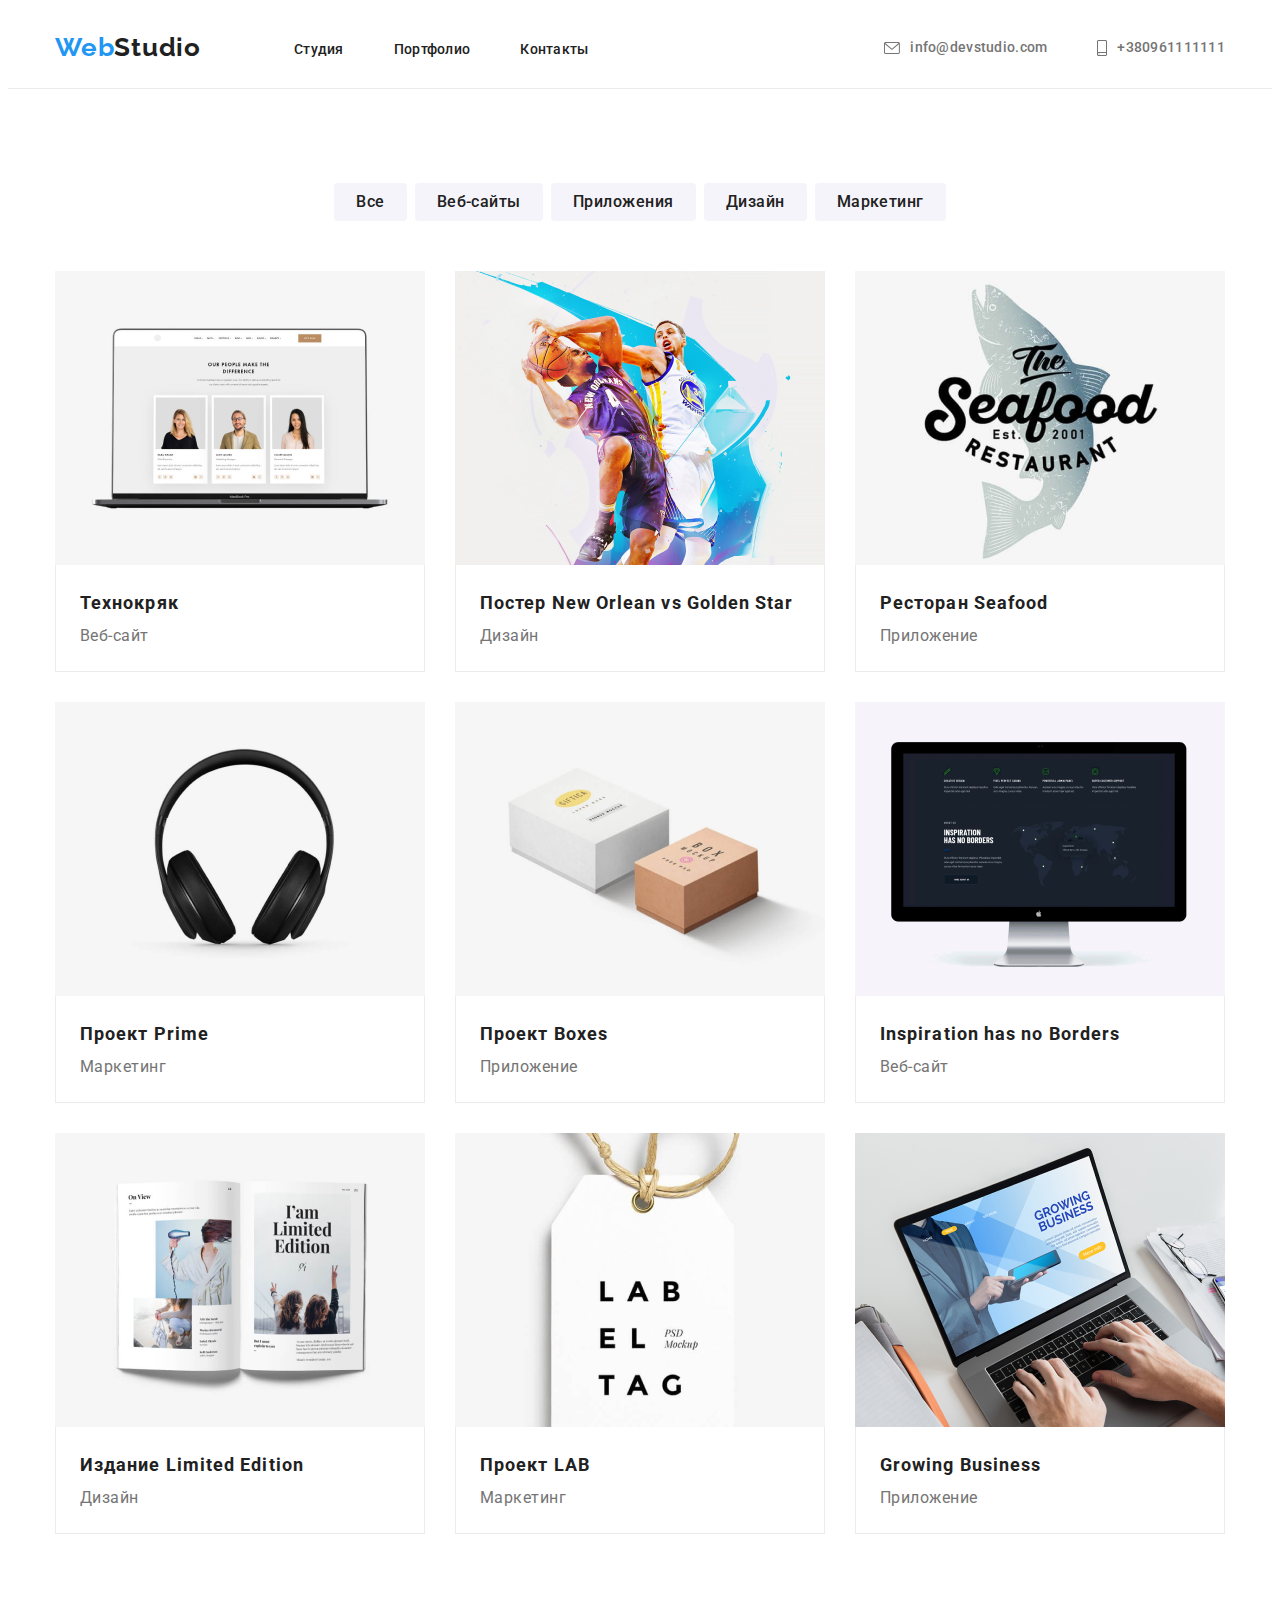
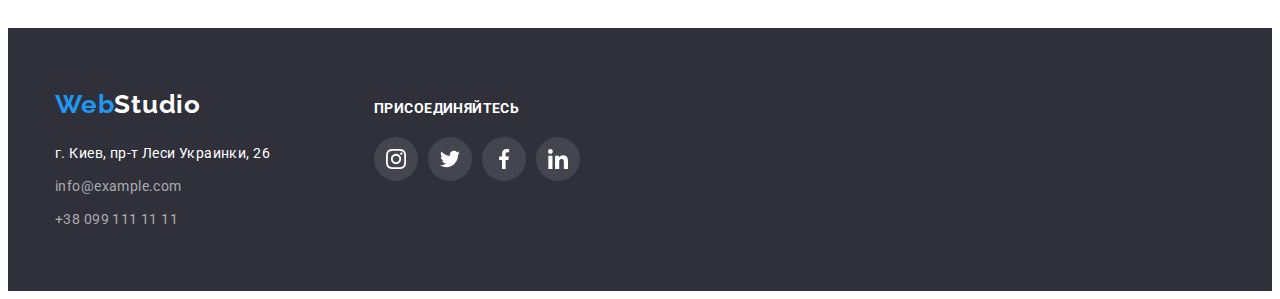
==== portfolio.html @ 9bf35d3b "Дз 5 Старт" ====
<!DOCTYPE html>
<html lang="ru">

<head>
    <meta charset="UTF-8">
    <meta http-equiv="X-UA-Compatible" content="IE=edge">
    <meta name="viewport" content="width=device-width, initial-scale=1.0">
    <link rel="preconnect" href="https://fonts.googleapis.com">
    <link rel="preconnect" href="https://fonts.gstatic.com" crossorigin>
    <link
        href="https://fonts.googleapis.com/css2?family=Raleway:wght@700&family=Roboto:wght@400;500;700;900&display=swap"
        rel="stylesheet">

    <title>Homework4</title>
    <link rel="stylesheet" href="https://cdnjs.cloudflare.com/ajax/libs/modern-normalize/1.1.0/modern-normalize.min.css"
        integrity="sha512-wpPYUAdjBVSE4KJnH1VR1HeZfpl1ub8YT/NKx4PuQ5NmX2tKuGu6U/JRp5y+Y8XG2tV+wKQpNHVUX03MfMFn9Q=="
        crossorigin="anonymous" referrerpolicy="no-referrer" />
    <link rel="stylesheet" href="./css/styles.css">
</head>

<body>

    <!--header-->
    <header class="header-two">
        <div class="container">
            <nav class="header-nav">
                <a href="" class="header-logo link">Web<span class="header-logoo">Studio</span></a>
                <ul class="header-list">
                    <li class="header-link-li"><a href="index.html" class="header-link link">Студия</a></li>
                    <li class="header-link-li"><a href="" class="header-link link">Портфолио</a></li>
                    <li class="header-link-li"><a href="" class="header-link link">Контакты</a></li>
                </ul>
            </nav>
            <ul class="header-contacts">
                <li class="header-contacts-item">
                    <a href="mailto:info@devstudio.com" class="header-mail link">
                        <svg class="header-svg" width="16" height="12">
                            <use href="./img/icons.svg#icon-envelope"></use>
                        </svg>
                        info@devstudio.com
                    </a>
                </li>
                <li class="header-contacts-item">
                    <a href="tel:+380961111111" class="header-phone link">
                        <svg class="header-svg" width="10" height="16">
                            <use href="./img/icons.svg#icon-smartphone"></use>
                        </svg>
                        +380961111111
                    </a>
                </li>
            </ul>
        </div>
    </header>

    <!--main 1-->
    <main>
        <section class="portfolio">
            <div class="container">
                <ul class="filter">
                    <li class="filter-item">
                        <button type="button" class="pre-main-button">Все</button>
                    </li>
                    <li class="filter-item">
                        <button type="button" class="pre-main-button">Веб-сайты</button>
                    </li>
                    <li class="filter-item">
                        <button type="button" class="pre-main-button">Приложения</button>
                    </li>
                    <li class="filter-item">
                        <button type="button" class="pre-main-button">Дизайн</button>
                    </li>
                    <li class="filter-item">
                        <button type="button" class="pre-main-button">Маркетинг</button>
                    </li>
                </ul>
                <ul class="gallery">
                    <li class="gallery-item">
                        <img src="img/3.1.png" width="370" alt="Фото на компьютере" />
                        <div class="work-div">
                            <h3 class="work">Технокряк</h3>
                            <p class="work-name">Веб-сайт</p>
                        </div>
                    </li>
                    <li class="gallery-item">
                        <img src="img/3.2.png" width="370" alt="Баскетбольный матч" />
                        <div class="work-div">
                            <h3 class="work">Постер New Orlean vs Golden Star</h3>
                            <p class="work-name">Дизайн</p>
                    </li>
                    <li class="gallery-item">
                        <img src="img/3.3.png" width="370" alt="Логотип ресторана" />
                        <div class="work-div">
                            <h3 class="work">Ресторан Seafood</h3>
                            <p class="work-name">Приложение</p>
                        </div>
                    </li>
                    <li class="gallery-item">
                        <img src="img/3.4.png" width="370" alt="Наушники" />
                        <div class="work-div">
                            <h3 class="work">Проект Prime</h3>
                            <p class="work-name">Маркетинг</p>
                        </div>
                    </li>
                    <li class="gallery-item">
                        <img src="img/3.5.png" width="370" alt="Упаковочные боксы" />
                        <div class="work-div">
                            <h3 class="work">Проект Boxes</h3>
                            <p class="work-name">Приложение</p>
                        </div>
                    </li>
                    <li class="gallery-item">
                        <img src="img/3.6.png" width="370" alt="Монитор" />
                        <div class="work-div">
                            <h3 class="work">Inspiration has no Borders</h3>
                            <p class="work-name">Веб-сайт</p>
                        </div>
                    </li>
                    <li class="gallery-item">
                        <img src="img/3.7.png" width="370" alt="Книга" />
                        <div class="work-div">
                            <h3 class="work">Издание Limited Edition</h3>
                            <p class="work-name">Дизайн</p>
                        </div>
                    </li>
                    <li class="gallery-item">
                        <img src="img/3.8.png" width="370" alt="Подвеска" />
                        <div class="work-div">
                            <h3 class="work">Проект LAB</h3>
                            <p class="work-name">Маркетинг</p>
                        </div>
                    </li>
                    <li class="gallery-item">
                        <img src="img/3.9.png" width="370" alt="Работа за компьютером" />
                        <div class="work-div">
                            <h3 class="work">Growing Business</h3>
                            <p class="work-name">Приложение</p>
                        </div>
                    </li>
                </ul>
            </div>
        </section>

        <!--footer-->
        <footer class="footer">
            <div class="container">
                <div class="adress-container">
                    <a href="" class="footer-logo link">Web<span class="footer-logoo">Studio</span> </a>
                    <address class="adress">г. Киев, пр-т Леси Украинки, 26</address>
                    <ul class="footer-contacts">
                        <li class="footer-contacts-item">
                            <a href="mailto:info@devstudio.com" class="footer-mail link">info@example.com</a>
                        </li>
                        <li class="footer-contacts-item">
                            <a href="tel:+380961111111" class="footer-phone link">+38 099 111 11 11</a>
                        </li>
                    </ul>
                </div>
                <div class="company-soc">
                    <p class="soc">Присоединяйтесь</p>
                    <ul class="company-soc-list">
                        <li class="company-soc-item">
                            <a href="" class="company-soc-link link">
                                <svg class="company-soc-icon" width="20" height="20">
                                    <use href="./img/icons.svg#icon-instagram-2"></use>
                                </svg>
                            </a>
                        </li>
                        <li class="company-soc-item">
                            <a href="" class="company-soc-link link">
                                <svg class="company-soc-icon" width="20" height="20">
                                    <use href="./img/icons.svg#icon-twitter-1"></use>
                                </svg>
                            </a>
                        </li>
                        <li class="company-soc-item">
                            <a href="" class="company-soc-link link">
                                <svg class="company-soc-icon" width="20" height="20">
                                    <use href="./img/icons.svg#icon-facebook-1"></use>
                                </svg>
                            </a>
                        </li>
                        <li class="company-soc-item">
                            <a href="" class="company-soc-link link">
                                <svg class="company-soc-icon" width="20" height="20">
                                    <use href="./img/icons.svg#icon-linkedin-1"></use>
                                </svg>
                            </a>
                        </li>
                    </ul>
                </div>
            </div>
        </footer>
</body>

</html>
---- css/styles.css ----
:root {
    --main-color: #FFFFFF;
    --pre-main-color: #212121;
    --hover-color: #2196F3;
    --text-color: #757575;
    --svg-links-color: #afb1b8;
}

p,
h1,
h2,
h3,
h4,
h5,
h6 {
    margin: 0;
}

ul {
    margin: 0;
    padding-left: 0;
}

img {
    display: block;
}

li {
    list-style-type: none;
}

body {
    font-family: 'Roboto';
}

button {
    margin: 0 auto;
    display: block;
}

* {
    box-sizing: border-box;
}

.container {
    width: 1200px;
    padding-left: 15px;
    padding-right: 15px;
    margin: 0 auto;
}

.header .container {
    display: flex;
    align-items: center;
}

.header-nav {
    display: flex;
    align-items: center;
}

.header-logo,
.footer-logo,
.header-logoo,
.footer-logoo {
    font-family: 'Raleway';
    font-weight: 700;
    font-size: 26px;
    line-height: 1.29;
    letter-spacing: 0.03em;
    color: var(--hover-color);
    margin-right: 46.5px;
}

.header-logoo {
    color: var(--pre-main-color);
}

.header .logo {
    display: block;
    padding: 24px 0 25px 0;
}


.link {
    text-decoration: none;
}

.header-link {
    font-weight: 500;
    font-size: 14px;
    line-height: 1.14;
    letter-spacing: 0.02em;
    color: var(--text-color)
}

.header-link:hover,
.header-link:focus,
.header-mail:hover,
.header-mail:focus,
.header-phone:hover,
.header-phone:focus,
.footer-mail:hover,
.footer-mail:focus,
.footer-phone:hover,
.footer-phone:focus {
    color: var(--hover-color);
}

.header-list {
    display: flex;
}

.header-link-li:not(last-child) {
    margin-right: 50px;
}

.header-link {
    color: var(--pre-main-color);
}

.header-contacts {
    display: flex;
    margin-left: auto;
}

.header-mail {
    display: block;
    font-weight: 500;
    font-size: 14px;
    line-height: 1.14;
    letter-spacing: 0.02em;
    color: var(--text-color);
    padding: 32px 0;
    margin-right: 50px;
    display: flex;
    justify-content: center;
    align-items: center;
}

.header-phone {
    display: block;
    font-weight: 500;
    font-size: 14px;
    line-height: 1.14;
    letter-spacing: 0.02em;
    color: var(--text-color);
    padding: 32px 0;
    display: flex;
    justify-content: center;
    align-items: center;
}

.header-svg {
    fill: currentColor;
    margin-right: 10px;
}






.section-one {
    background-color: #C4C4C4;
    background-image: linear-gradient(rgba(47, 48, 58, 0.4), rgba(47, 48, 58, 0.4)), url(../img/Img.png);
    background-repeat: no-repeat;
    background-size: cover;
    background-position: center;
    max-width: 1600px;
    margin: 0 auto;
    padding-top: 200px;
    padding-bottom: 200px;
}

.main-name {
    width: 670px;
    font-weight: 900;
    font-size: 44px;
    line-height: 1.36;
    text-align: center;
    letter-spacing: 0.06em;
    text-transform: uppercase;
    color: var(--main-color);
    margin: 0 auto 30px auto;
    text-align: center;
    margin-bottom: 30px;
}

.main-button {
    font-family: inherit;
    font-weight: 700;
    font-size: 16px;
    line-height: 1.88;
    display: flex;
    align-items: center;
    text-align: center;
    letter-spacing: 0.06em;
    border-radius: 4px;
    border: 0px;
    color: var(--main-color);
    background-color: #2196F3;
    padding-top: 10px;
    padding-bottom: 10px;
    padding-left: 32px;
    padding-right: 32px;
}

.main-button:hover,
.main-button:focus {
    background-color: #188ce8;
}






.section-two {
    padding-top: 94px;
    padding-bottom: 94px;
}

.description {
    display: flex;
    justify-content: space-between
}

.title {
    font-weight: 700;
    font-size: 14px;
    line-height: 1.14;
    letter-spacing: 0.03em;
    text-transform: uppercase;
    color: var(--pre-main-color);
    margin-bottom: 10px;
}

.title-text {
    font-weight: 400;
    font-size: 14px;
    line-height: 1.71;
    letter-spacing: 0.03em;
    color: var(--text-color);
    max-width: 260px;
}

.company-ben {
    display: flex;
    justify-content: center;
    align-items: center;
    width: 270px;
    height: 120px;
    background-color: #F5F4FA;
    margin-bottom: 30px;
}








.section-three {
    padding-bottom: 94px;
}

.pre-main-title {
    font-weight: 700;
    font-size: 36px;
    line-height: 1.17;
    text-align: center;
    letter-spacing: 0.03em;
    color: var(--pre-main-color);
    margin-bottom: 50px;
}

.work-photo {
    display: flex;
}

.about-work+.about-work {
    margin-left: 30px;
}






.section-four {
    padding-top: 94px;
    padding-bottom: 94px;
    background: #F5F4FA;
}

.team {
    font-weight: 700;
    font-size: 36px;
    line-height: 1.17;
    text-align: center;
    letter-spacing: 0.03em;
    color: var(--pre-main-color);
    margin-bottom: 50px;
}

.workers {
    display: flex;
    margin-left: -30px;
}

.about-workers {
    flex-basis: calc(100% - 90px) / 3;
    margin-left: 30px;
    background-color: #FFFFFF;
    box-shadow: 0px 1px 3px rgba(0, 0, 0, 0.12),
        0px 1px 1px rgba(0, 0, 0, 0.14),
        0px 2px 1px rgba(0, 0, 0, 0.16);
    border-radius: 0px 0px 4px 4px;
}

.about-workers-div {
    padding-top: 30px;
    padding-bottom: 30px;
}

.names {
    font-weight: 500;
    font-size: 16px;
    line-height: 1.19;
    text-align: center;
    letter-spacing: 0.03em;
    color: var(--pre-main-color);
}

.names-text {
    font-weight: 400;
    font-size: 16px;
    line-height: 1.19;
    text-align: center;
    letter-spacing: 0.03em;
    color: var(--text-color);
    padding-top: 10px;
    margin-bottom: 16px;
}

.masters-soc-list {
    display: flex;
    justify-content: center;
}

.masters-soc-item {
    width: 44px;
    height: 44px;
    margin-left: 10px;
}

.masters-soc-item :first-child {
    margin-left: 0;
}

.masters-soc-link {
    display: flex;
    align-items: center;
    justify-content: center;
    width: 100%;
    height: 100%;
    border-radius: 50%;
    background-color: #FFFFFF;
    color: #AFB1B8;
}

.masters-soc-icon {
    fill: currentColor;
}

.masters-soc-link:hover,
.masters-soc-link:focus {
    background-color: #2196F3;
    color: #FFFFFF;
}






.clients {
    padding-top: 94px;
    padding-bottom: 94px;
}

.clients-list {
    display: flex;
    justify-content: center;
}

.company-clients {
    width: 170px;
    height: 92px;
}

.company-clients+.company-clients {
    margin-left: 30px;
}

.company-clients-link {
    display: flex;
    justify-content: center;
    align-items: center;
    width: 100%;
    height: 100%;
    border-top: 1px solid #AFB1B8;
    border-bottom: 1px solid #AFB1B8;
    border-left: 1px solid #AFB1B8;
    border-right: 1px solid #AFB1B8;
    border-radius: 4px;
    color: #AFB1B8;
}

.company-clients-icon {
    fill: currentColor;
}

.company-clients-link:hover,
.company-clients-link:focus {
    border-color: #2196F3;
    color: #2196F3;
}






.footer {
    background: #2F303A;
    padding-top: 60px;
    padding-bottom: 60px;
}

.footer-logoo {
    color: var(--main-color);
}

.footer .container {
    display: flex;
    align-items: baseline;
}

.adress-container {
    margin-right: 70px;
}

.adress {
    font-weight: 400;
    font-size: 14px;
    line-height: 1.71;
    letter-spacing: 0.03em;
    font-style: normal;
    color: var(--main-color);
    margin-top: 20px;
}

.footer-contacts {
    display: flex;
    flex-direction: column;
    margin-left: auto;

}

.footer-contacts-item {
    margin-top: 9px;
}

.footer-mail {
    font-weight: 400;
    font-size: 14px;
    line-height: 1.71;
    letter-spacing: 0.03em;
    color: rgba(255, 255, 255, 0.6);
}

.footer-phone {
    font-weight: 400;
    font-size: 14px;
    line-height: 1.71;
    letter-spacing: 0.03em;
    color: rgba(255, 255, 255, 0.6);
    margin-top: 9px;
    margin-bottom: 60px;
}

.soc {
    font-family: 'Roboto';
    font-style: normal;
    font-weight: 700;
    font-size: 14px;
    line-height: 1.14;
    letter-spacing: 0.03em;
    text-transform: uppercase;
    color: #FFFFFF;
    margin-bottom: 20px;
    margin-left: 10px;
}

.company-soc-list {
    display: flex;
    justify-content: center;
}

.company-soc-item {
    width: 44px;
    height: 44px;
    margin-left: 10px;
}

.company-soc-item :first-child {
    margin-left: 0;
}

.company-soc-link {
    display: flex;
    justify-content: center;
    align-items: center;
    width: 100%;
    height: 100%;
    border-radius: 50%;
    background-image: linear-gradient(rgba(255, 255, 255, 0.1), rgba(255, 255, 255, 0.1));
    color: #FFFFFF;
}

.team .company-soc-link {
    color: #afb1b8;
}

.company-soc-icon {
    fill: currentColor;
}

.company-soc-link:hover,
.company-soc-link:focus {
    background-color: #2196F3;
    color: #FFFFFF;
}




.header-two {
    border-bottom: 1px solid #ECECEC;
}

.header-two .container {
    display: flex;
    align-items: center;
}

.portfolio {
    padding-top: 94px;
    padding-bottom: 94px;
}

.filter {
    display: flex;
    justify-content: center;
    margin-bottom: 50px;
}

.filter-item:not(:last-child) {
    margin-right: 8px;
}

.pre-main-button {
    font-family: inherit;
    font-weight: 500;
    font-size: 16px;
    line-height: 1.62;
    text-align: center;
    letter-spacing: 0.03em;
    border: 0px;
    color: var(--pre-main-color);
    background-color: #F5F4FA;
    border-radius: 4px;
    padding-top: 6px;
    padding-bottom: 6px;
    padding-left: 22px;
    padding-right: 22px;
}

.pre-main-button:hover,
.pre-main-button:focus {
    color: #FFFFFF;
    background-color: #188ce8;
    box-shadow: 0px 3px 1px rgba(0, 0, 0, 0.1),
        0px 1px 2px rgba(0, 0, 0, 0.08),
        0px 2px 2px rgba(0, 0, 0, 0.12);
}

.gallery {
    display: flex;
    flex-wrap: wrap;
    margin: -15px;
}

.gallery-item {
    flex-basis: calc(100% / 3 - 30px);
    margin: 15px;
}

.gallery-item:hover,
.gallery-item:focus {
    box-shadow: 0px 1px 1px rgba(0, 0, 0, 0.12),
        0px 4px 4px rgba(0, 0, 0, 0.06),
        1px 4px 6px rgba(0, 0, 0, 0.16);
}

.work-div {
    padding-top: 20px;
    padding-bottom: 20px;
    padding-left: 24px;
    padding-right: 24px;
    border-bottom: 1px solid #ECECEC;
    border-left: 1px solid #ECECEC;
    border-right: 1px solid #ECECEC;
}

.work {
    font-weight: 700;
    font-size: 18px;
    line-height: 2;
    letter-spacing: 0.06em;
    color: var(--pre-main-color);
}

.work-name {
    font-weight: 400;
    font-size: 16px;
    line-height: 1.88;
    letter-spacing: 0.03em;
    color: var(--text-color);
}
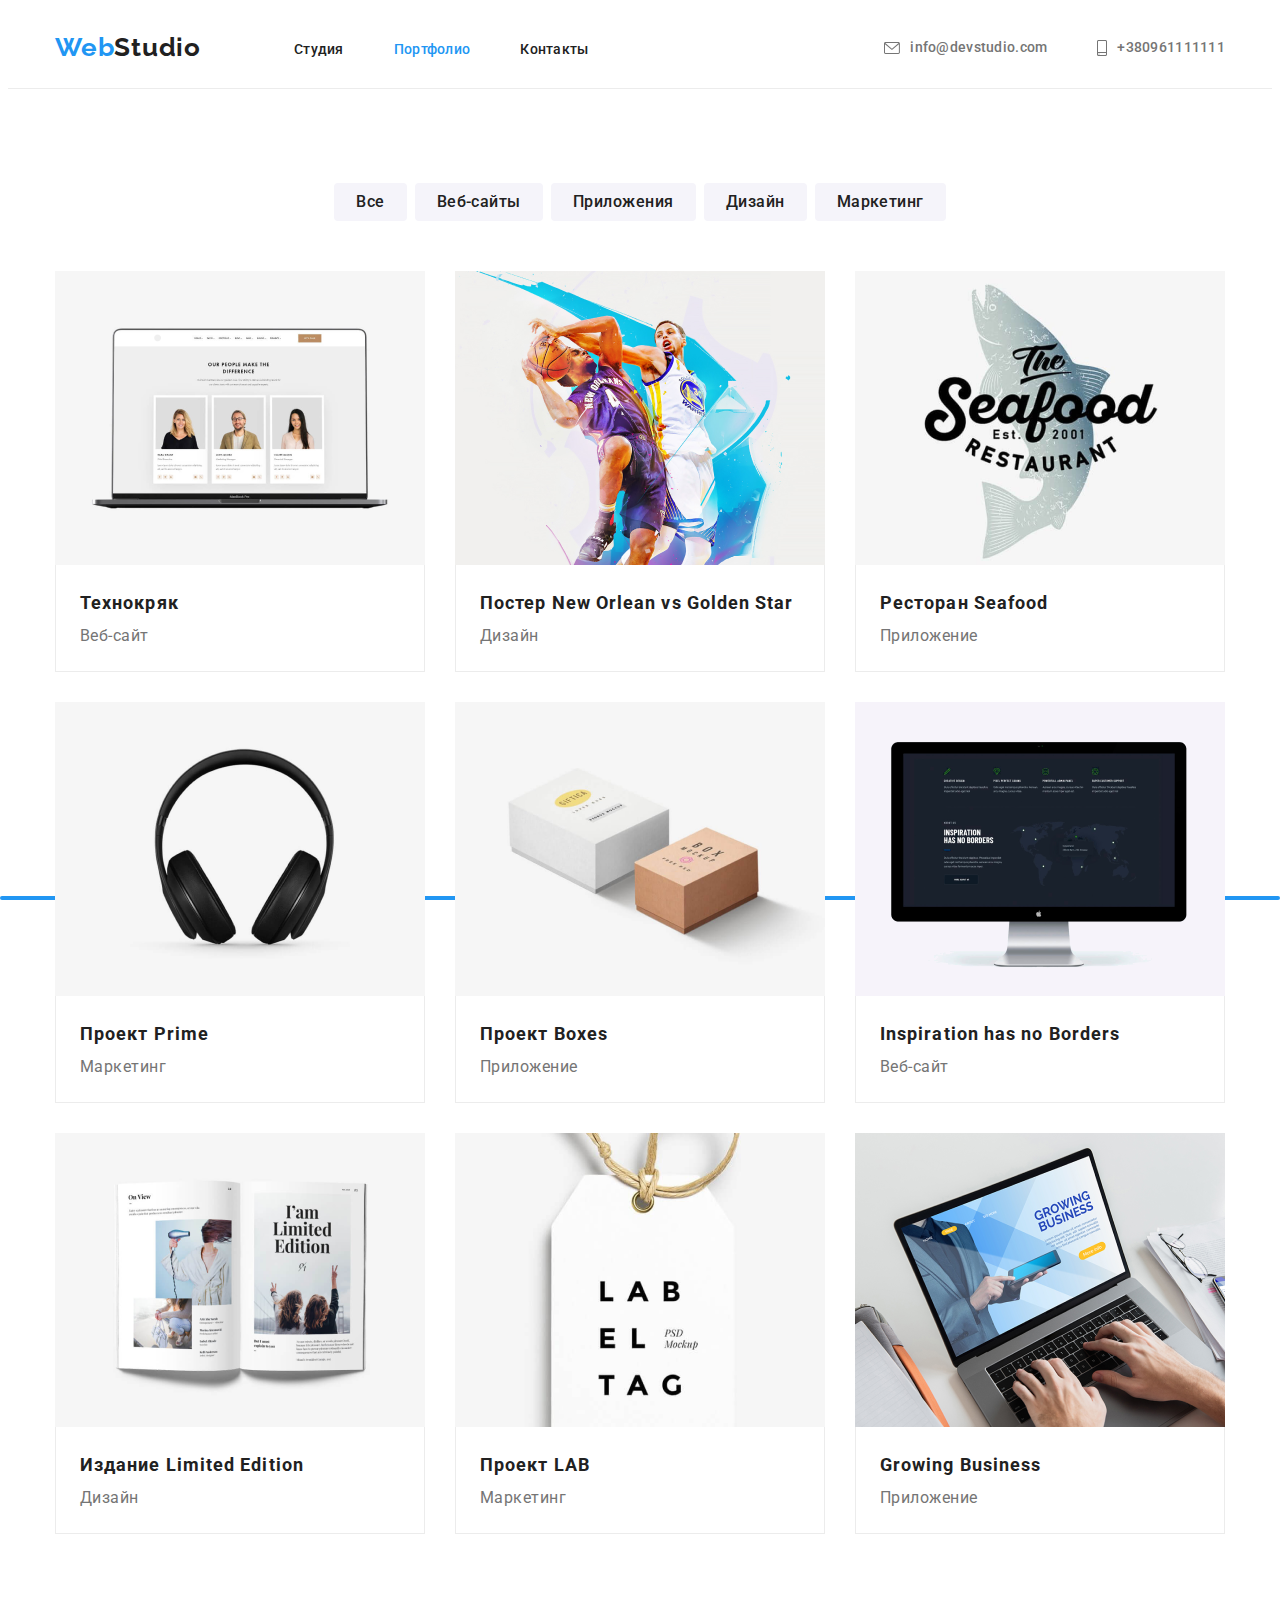
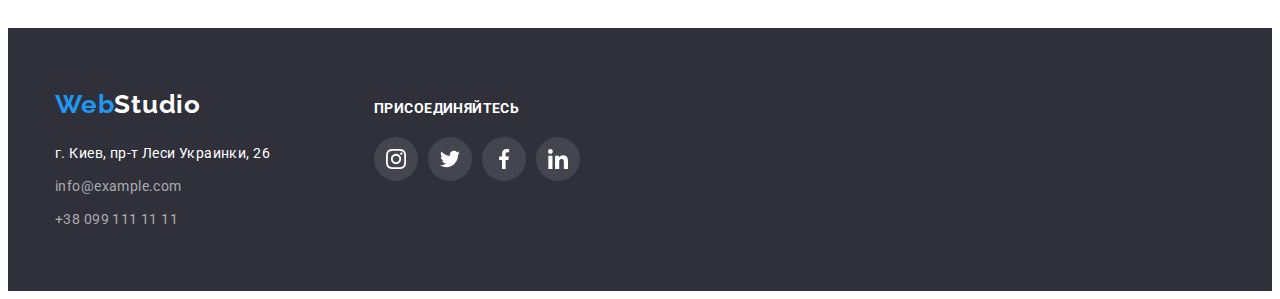
==== commit 20ead68e: "Дз 5" ====
--- a/portfolio.html
+++ b/portfolio.html
@@ -11,7 +11,7 @@
         href="https://fonts.googleapis.com/css2?family=Raleway:wght@700&family=Roboto:wght@400;500;700;900&display=swap"
         rel="stylesheet">
 
-    <title>Homework4</title>
+    <title>Homework5</title>
     <link rel="stylesheet" href="https://cdnjs.cloudflare.com/ajax/libs/modern-normalize/1.1.0/modern-normalize.min.css"
         integrity="sha512-wpPYUAdjBVSE4KJnH1VR1HeZfpl1ub8YT/NKx4PuQ5NmX2tKuGu6U/JRp5y+Y8XG2tV+wKQpNHVUX03MfMFn9Q=="
         crossorigin="anonymous" referrerpolicy="no-referrer" />
@@ -27,7 +27,7 @@
                 <a href="" class="header-logo link">Web<span class="header-logoo">Studio</span></a>
                 <ul class="header-list">
                     <li class="header-link-li"><a href="index.html" class="header-link link">Студия</a></li>
-                    <li class="header-link-li"><a href="" class="header-link link">Портфолио</a></li>
+                    <li class="header-link-li"><a href="" class="header-link current link">Портфолио</a></li>
                     <li class="header-link-li"><a href="" class="header-link link">Контакты</a></li>
                 </ul>
             </nav>
@@ -58,7 +58,7 @@
             <div class="container">
                 <ul class="filter">
                     <li class="filter-item">
-                        <button type="button" class="pre-main-button">Все</button>
+                        <button type="button" class="pre-main-button current">Все</button>
                     </li>
                     <li class="filter-item">
                         <button type="button" class="pre-main-button">Веб-сайты</button>
@@ -75,66 +75,166 @@
                 </ul>
                 <ul class="gallery">
                     <li class="gallery-item">
-                        <img src="img/3.1.png" width="370" alt="Фото на компьютере" />
+                        <a class="link" href="">
+                        <div class="project-figure">
+                                <img class="projects-image" src="img/3.1.png" width="370" alt="Фото на компьютере" />
+                            <div class="description-wrapper">
+                                <p class="project-description">
+                                Ресурс предлагает комплексные предложения с разным уровнем функционала и
+                                сервисов. Все это позволит посетителю получить исчерпывающие сведения о
+                                компании или частном лице.
+                                </p>
+                            </div>
+                        </div>
                         <div class="work-div">
                             <h3 class="work">Технокряк</h3>
                             <p class="work-name">Веб-сайт</p>
                         </div>
-                    </li>
-                    <li class="gallery-item">
+                        </a>
+                    </li>
+                    <li class="gallery-item">
+                        <a class="link" href="">
+                            <div class="project-figure">
                         <img src="img/3.2.png" width="370" alt="Баскетбольный матч" />
+                        <div class="description-wrapper">
+                            <p class="project-description">
+                                Ресурс предлагает комплексные предложения с разным уровнем функционала и
+                                сервисов. Все это позволит посетителю получить исчерпывающие сведения о
+                                компании или частном лице.
+                            </p>
+                        </div>
+                        </div>
                         <div class="work-div">
                             <h3 class="work">Постер New Orlean vs Golden Star</h3>
                             <p class="work-name">Дизайн</p>
-                    </li>
-                    <li class="gallery-item">
+                        </div>
+                        </a>
+                    </li>
+                    <li class="gallery-item">
+                        <a class="link" href="">
+                            <div class="project-figure">
                         <img src="img/3.3.png" width="370" alt="Логотип ресторана" />
+                        <div class="description-wrapper">
+                                <p class="project-description">
+                                Ресурс предлагает комплексные предложения с разным уровнем функционала и
+                                сервисов. Все это позволит посетителю получить исчерпывающие сведения о
+                                компании или частном лице.
+                                </p>
+                            </div>
+                        </div>
                         <div class="work-div">
                             <h3 class="work">Ресторан Seafood</h3>
                             <p class="work-name">Приложение</p>
                         </div>
-                    </li>
-                    <li class="gallery-item">
+                        </a>
+                    </li>
+                    <li class="gallery-item">
+                        <a class="link" href="">
+                            <div class="project-figure">
                         <img src="img/3.4.png" width="370" alt="Наушники" />
+                        <div class="description-wrapper">
+                                <p class="project-description">
+                                Ресурс предлагает комплексные предложения с разным уровнем функционала и
+                                сервисов. Все это позволит посетителю получить исчерпывающие сведения о
+                                компании или частном лице.
+                                </p>
+                            </div>
+                        </div>
                         <div class="work-div">
                             <h3 class="work">Проект Prime</h3>
                             <p class="work-name">Маркетинг</p>
                         </div>
-                    </li>
-                    <li class="gallery-item">
+                        </a>
+                    </li>
+                    <li class="gallery-item">
+                        <a class="link" href="">
+                            <div class="project-figure">
                         <img src="img/3.5.png" width="370" alt="Упаковочные боксы" />
+                        <div class="description-wrapper">
+                                <p class="project-description">
+                                Ресурс предлагает комплексные предложения с разным уровнем функционала и
+                                сервисов. Все это позволит посетителю получить исчерпывающие сведения о
+                                компании или частном лице.
+                                </p>
+                            </div>
+                        </div>
                         <div class="work-div">
                             <h3 class="work">Проект Boxes</h3>
                             <p class="work-name">Приложение</p>
                         </div>
-                    </li>
-                    <li class="gallery-item">
+                        </a>
+                    </li>
+                    <li class="gallery-item">
+                        <a class="link" href="">
+                            <div class="project-figure">
                         <img src="img/3.6.png" width="370" alt="Монитор" />
+                        <div class="description-wrapper">
+                                <p class="project-description">
+                                Ресурс предлагает комплексные предложения с разным уровнем функционала и
+                                сервисов. Все это позволит посетителю получить исчерпывающие сведения о
+                                компании или частном лице.
+                                </p>
+                            </div>
+                        </div>
                         <div class="work-div">
                             <h3 class="work">Inspiration has no Borders</h3>
                             <p class="work-name">Веб-сайт</p>
                         </div>
-                    </li>
-                    <li class="gallery-item">
+                        </a>
+                    </li>
+                    <li class="gallery-item">
+                        <a class="link" href="">
+                            <div class="project-figure">
                         <img src="img/3.7.png" width="370" alt="Книга" />
+                        <div class="description-wrapper">
+                                <p class="project-description">
+                                Ресурс предлагает комплексные предложения с разным уровнем функционала и
+                                сервисов. Все это позволит посетителю получить исчерпывающие сведения о
+                                компании или частном лице.
+                                </p>
+                            </div>
+                        </div>
                         <div class="work-div">
                             <h3 class="work">Издание Limited Edition</h3>
                             <p class="work-name">Дизайн</p>
                         </div>
-                    </li>
-                    <li class="gallery-item">
+                        </a>
+                    </li>
+                    <li class="gallery-item">
+                        <a class="link" href="">
+                            <div class="project-figure">
                         <img src="img/3.8.png" width="370" alt="Подвеска" />
+                        <div class="description-wrapper">
+                                <p class="project-description">
+                                Ресурс предлагает комплексные предложения с разным уровнем функционала и
+                                сервисов. Все это позволит посетителю получить исчерпывающие сведения о
+                                компании или частном лице.
+                                </p>
+                            </div>
+                        </div>
                         <div class="work-div">
                             <h3 class="work">Проект LAB</h3>
                             <p class="work-name">Маркетинг</p>
                         </div>
-                    </li>
-                    <li class="gallery-item">
+                        </a>
+                    </li>
+                    <li class="gallery-item">
+                        <a class="link" href="">
+                            <div class="project-figure">
                         <img src="img/3.9.png" width="370" alt="Работа за компьютером" />
+                        <div class="description-wrapper">
+                                <p class="project-description">
+                                Ресурс предлагает комплексные предложения с разным уровнем функционала и
+                                сервисов. Все это позволит посетителю получить исчерпывающие сведения о
+                                компании или частном лице.
+                                </p>
+                            </div>
+                        </div>
                         <div class="work-div">
                             <h3 class="work">Growing Business</h3>
                             <p class="work-name">Приложение</p>
                         </div>
+                        </a>
                     </li>
                 </ul>
             </div>
--- a/css/styles.css
+++ b/css/styles.css
@@ -4,6 +4,9 @@
     --hover-color: #2196F3;
     --text-color: #757575;
     --svg-links-color: #afb1b8;
+    --primary-transition-time: 250ms;
+    --primary-cubic-function: cubic-bezier(0.4, 0, 0.2, 1);
+    --projects-overlay-color: rgba(33, 150, 243, 0.9);
 }
 
 p,
@@ -81,6 +84,21 @@
     padding: 24px 0 25px 0;
 }
 
+.header-nav .current {
+    color: var(--hover-color);
+}
+
+.header-nav .current::after {
+    content: "";
+    display: block;
+    position: absolute;
+    left: 0;
+    bottom: 0;
+    width: 100%;
+    height: 4px;
+    background-color: var(--hover-color);
+    border-radius: 2px;
+}
 
 .link {
     text-decoration: none;
@@ -91,7 +109,8 @@
     font-size: 14px;
     line-height: 1.14;
     letter-spacing: 0.02em;
-    color: var(--text-color)
+    color: var(--text-color);
+    transition: color var(--primary-transition-time) var(--primary-cubic-function);
 }
 
 .header-link:hover,
@@ -136,6 +155,7 @@
     display: flex;
     justify-content: center;
     align-items: center;
+    transition: color var(--primary-transition-time) var(--primary-cubic-function);
 }
 
 .header-phone {
@@ -149,6 +169,7 @@
     display: flex;
     justify-content: center;
     align-items: center;
+    transition: color var(--primary-transition-time) var(--primary-cubic-function);
 }
 
 .header-svg {
@@ -199,11 +220,13 @@
     border-radius: 4px;
     border: 0px;
     color: var(--main-color);
-    background-color: #2196F3;
+    cursor: pointer;
+    background-color: var(--hover-color);
     padding-top: 10px;
     padding-bottom: 10px;
     padding-left: 32px;
     padding-right: 32px;
+    transition: background-color var(--primary-transition-time) var(--primary-cubic-function);
 }
 
 .main-button:hover,
@@ -313,7 +336,7 @@
 .about-workers {
     flex-basis: calc(100% - 90px) / 3;
     margin-left: 30px;
-    background-color: #FFFFFF;
+    background-color: var(--main-color);
     box-shadow: 0px 1px 3px rgba(0, 0, 0, 0.12),
         0px 1px 1px rgba(0, 0, 0, 0.14),
         0px 2px 1px rgba(0, 0, 0, 0.16);
@@ -367,8 +390,10 @@
     width: 100%;
     height: 100%;
     border-radius: 50%;
-    background-color: #FFFFFF;
-    color: #AFB1B8;
+    background-color: var(--main-color);
+    color: var(--svg-links-color);
+    transition: background-color var(--primary-transition-time) var(--primary-cubic-function),
+    color var(--primary-transition-time) var(--primary-cubic-function);
 }
 
 .masters-soc-icon {
@@ -377,8 +402,8 @@
 
 .masters-soc-link:hover,
 .masters-soc-link:focus {
-    background-color: #2196F3;
-    color: #FFFFFF;
+    background-color: var(--hover-color);
+    color: var(--main-color);
 }
 
 
@@ -411,22 +436,23 @@
     align-items: center;
     width: 100%;
     height: 100%;
-    border-top: 1px solid #AFB1B8;
-    border-bottom: 1px solid #AFB1B8;
-    border-left: 1px solid #AFB1B8;
-    border-right: 1px solid #AFB1B8;
+    border-top: 1px solid var(--svg-links-color);
+    border-bottom: 1px solid var(--svg-links-color);
+    border-left: 1px solid var(--svg-links-color);
+    border-right: 1px solid var(--svg-links-color);
     border-radius: 4px;
-    color: #AFB1B8;
+    color:var(--svg-links-color);
 }
 
 .company-clients-icon {
     fill: currentColor;
+    transition: color var(--primary-transition-time) var(--primary-cubic-function);
 }
 
 .company-clients-link:hover,
 .company-clients-link:focus {
-    border-color: #2196F3;
-    color: #2196F3;
+    border-color: var(--hover-color);
+    color: var(--hover-color);
 }
 
 
@@ -480,6 +506,7 @@
     line-height: 1.71;
     letter-spacing: 0.03em;
     color: rgba(255, 255, 255, 0.6);
+    transition: color var(--primary-transition-time) var(--primary-cubic-function);
 }
 
 .footer-phone {
@@ -490,6 +517,7 @@
     color: rgba(255, 255, 255, 0.6);
     margin-top: 9px;
     margin-bottom: 60px;
+    transition: color var(--primary-transition-time) var(--primary-cubic-function);
 }
 
 .soc {
@@ -500,7 +528,7 @@
     line-height: 1.14;
     letter-spacing: 0.03em;
     text-transform: uppercase;
-    color: #FFFFFF;
+    color: var(--main-color);
     margin-bottom: 20px;
     margin-left: 10px;
 }
@@ -528,11 +556,12 @@
     height: 100%;
     border-radius: 50%;
     background-image: linear-gradient(rgba(255, 255, 255, 0.1), rgba(255, 255, 255, 0.1));
-    color: #FFFFFF;
+    color: var(--main-color);
+    transition: background-color var(--primary-transition-time) var(--primary-cubic-function);
 }
 
 .team .company-soc-link {
-    color: #afb1b8;
+    color: var(--svg-links-color)
 }
 
 .company-soc-icon {
@@ -541,8 +570,8 @@
 
 .company-soc-link:hover,
 .company-soc-link:focus {
-    background-color: #2196F3;
-    color: #FFFFFF;
+    background-color: var(--hover-color);
+    color: var(--main-color);
 }
 
 
@@ -581,17 +610,20 @@
     letter-spacing: 0.03em;
     border: 0px;
     color: var(--pre-main-color);
+    cursor: pointer;
     background-color: #F5F4FA;
     border-radius: 4px;
     padding-top: 6px;
     padding-bottom: 6px;
     padding-left: 22px;
     padding-right: 22px;
+    transition: background-color var(--primary-transition-time) var(--primary-cubic-function),
+    color var(--primary-transition-time) var(--primary-cubic-function);
 }
 
 .pre-main-button:hover,
 .pre-main-button:focus {
-    color: #FFFFFF;
+    color: var(--main-color);
     background-color: #188ce8;
     box-shadow: 0px 3px 1px rgba(0, 0, 0, 0.1),
         0px 1px 2px rgba(0, 0, 0, 0.08),
@@ -614,6 +646,42 @@
     box-shadow: 0px 1px 1px rgba(0, 0, 0, 0.12),
         0px 4px 4px rgba(0, 0, 0, 0.06),
         1px 4px 6px rgba(0, 0, 0, 0.16);
+}
+
+.gallery .link:hover .description-wrapper,
+.gallery .link:focus .description-wrapper {
+    transform: translateY(0);
+}
+
+.project-figure {
+    position: relative;
+    overflow: hidden;
+}
+
+.projects-image {
+    display: block;
+    width: 100%;
+    height: 100%;
+}
+
+.description-wrapper {
+    display: flex;
+    justify-content: center;
+    align-items: center;
+    position: absolute;
+    top: 0;
+    width: 100%;
+    height: 100%;
+    transform: translateY(101%);
+    transition: transform var(--primary-transition-time) var(--primary-cubic-function);
+    background-color: var(--projects-overlay-color);
+}
+
+.project-description {
+    width: 322px;
+    font-size: 18px;
+    line-height: 1.56;
+    color: var(--main-color);
 }
 
 .work-div {
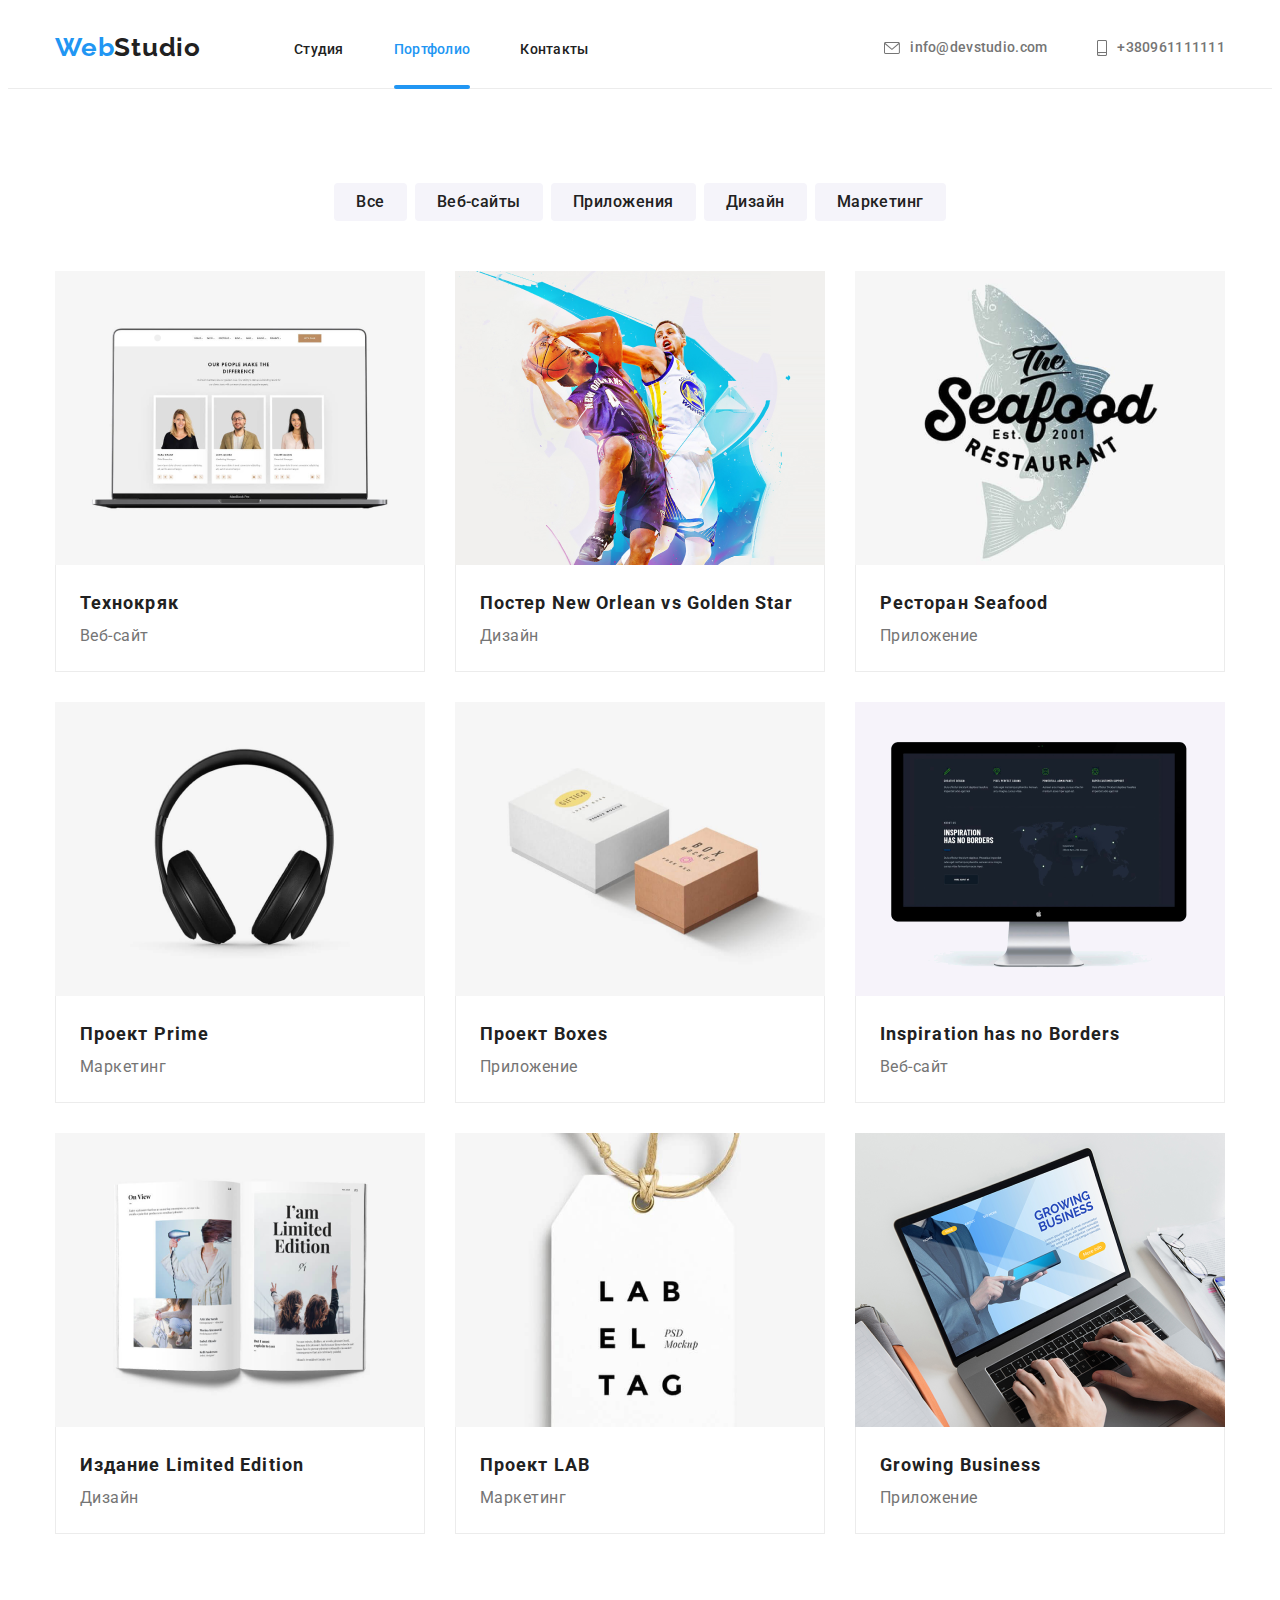
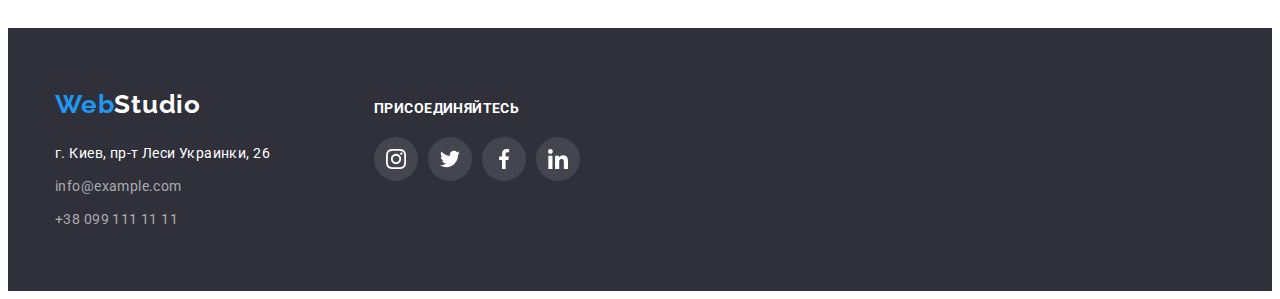
==== commit ebda1670: "Дз 5 финал" ====
--- a/portfolio.html
+++ b/portfolio.html
@@ -26,9 +26,15 @@
             <nav class="header-nav">
                 <a href="" class="header-logo link">Web<span class="header-logoo">Studio</span></a>
                 <ul class="header-list">
-                    <li class="header-link-li"><a href="index.html" class="header-link link">Студия</a></li>
-                    <li class="header-link-li"><a href="" class="header-link current link">Портфолио</a></li>
-                    <li class="header-link-li"><a href="" class="header-link link">Контакты</a></li>
+                    <li class="header-nav-item">
+                        <a class="header-nav-link link" href="./index.html">Студия</a>
+                    </li>
+                    <li class="header-nav-item">
+                        <a class="header-nav-link current link" href="./portfolio.html">Портфолио</a>
+                    </li>
+                    <li class="header-nav-item">
+                        <a class="header-nav-link link" href="">Контакты</a>
+                    </li>
                 </ul>
             </nav>
             <ul class="header-contacts">
--- a/css/styles.css
+++ b/css/styles.css
@@ -7,6 +7,8 @@
     --primary-transition-time: 250ms;
     --primary-cubic-function: cubic-bezier(0.4, 0, 0.2, 1);
     --projects-overlay-color: rgba(33, 150, 243, 0.9);
+    --galery-overlay-color: rgba(47, 48, 58, 0.8);
+    --modal-background-color: rgba(0, 0, 0, 0.2);
 }
 
 p,
@@ -86,6 +88,46 @@
 
 .header-nav .current {
     color: var(--hover-color);
+}
+
+.link {
+    text-decoration: none;
+}
+
+.header-nav-link {
+    position: relative;
+    padding: 32px 0;
+    font-weight: 500;
+    font-size: 14px;
+    line-height: 1.14;
+    letter-spacing: 0.02em;
+    color: var(--text-color);
+    transition: color var(--primary-transition-time) var(--primary-cubic-function);
+}
+
+.header-nav-link:hover,
+.header-nav-link:focus,
+.header-mail:hover,
+.header-mail:focus,
+.header-phone:hover,
+.header-phone:focus,
+.footer-mail:hover,
+.footer-mail:focus,
+.footer-phone:hover,
+.footer-phone:focus {
+    color: var(--hover-color);
+}
+
+.header-list {
+    display: flex;
+}
+
+.header-nav-item:not(last-child) {
+    margin-right: 50px;
+}
+
+.header-nav-link {
+    color: var(--pre-main-color);
 }
 
 .header-nav .current::after {
@@ -100,44 +142,6 @@
     border-radius: 2px;
 }
 
-.link {
-    text-decoration: none;
-}
-
-.header-link {
-    font-weight: 500;
-    font-size: 14px;
-    line-height: 1.14;
-    letter-spacing: 0.02em;
-    color: var(--text-color);
-    transition: color var(--primary-transition-time) var(--primary-cubic-function);
-}
-
-.header-link:hover,
-.header-link:focus,
-.header-mail:hover,
-.header-mail:focus,
-.header-phone:hover,
-.header-phone:focus,
-.footer-mail:hover,
-.footer-mail:focus,
-.footer-phone:hover,
-.footer-phone:focus {
-    color: var(--hover-color);
-}
-
-.header-list {
-    display: flex;
-}
-
-.header-link-li:not(last-child) {
-    margin-right: 50px;
-}
-
-.header-link {
-    color: var(--pre-main-color);
-}
-
 .header-contacts {
     display: flex;
     margin-left: auto;
@@ -305,6 +309,26 @@
 
 .about-work+.about-work {
     margin-left: 30px;
+}
+
+.about-work {
+    position: relative;
+}
+
+.galery-description {
+    display: flex;
+    justify-content: center;
+    align-items: center;
+    height: 70px;
+    width: 100%;
+    position: absolute;
+    bottom: 0;
+    font-weight: 700;
+    font-size: 14px;
+    line-height: 1.14;
+    text-transform: uppercase;
+    color: var(--main-color);
+    background-color: var(--galery-overlay-color);
 }
 
 
@@ -708,4 +732,54 @@
     line-height: 1.88;
     letter-spacing: 0.03em;
     color: var(--text-color);
-}+}
+
+
+
+.backdrop {
+    position: fixed;
+    top: 0;
+    left: 0;
+    width: 100%;
+    height: 100%;
+    background-color: var(--modal-background-color);
+    transition: opacity 300ms linear, visibility 300ms linear;
+}
+
+.backdrop.is-hidden {
+    opacity: 0;
+    transition: opacity var(--primary-transition-time) var(--primary-cubic-function);
+    visibility: hidden;
+    pointer-events: none;
+}
+
+.backdrop.is-hidden .modal-window {
+    transform: translate(-50%, -50%) scale(0);
+}
+
+.modal {
+    position: absolute;
+    top: 50%;
+    left: 50%;
+    transform: translate(-50%, -50%) scale(1) rotate(0);
+    width: 528px;
+    min-height: 581px;
+    background-color: #FFFFFF;
+    border-radius: 5px;
+}
+
+.modal-close-btn {
+    position: absolute;
+    right: 8px;
+    top: 8px;
+    width: 30px;
+    height: 30px;
+    border: 1px solid rgba(0, 0, 0, 0.1);
+    border-radius: 50%;
+    cursor: pointer;
+    background-color: transparent;
+    display: flex;
+    align-items: center;
+    justify-content: center;
+}
+
